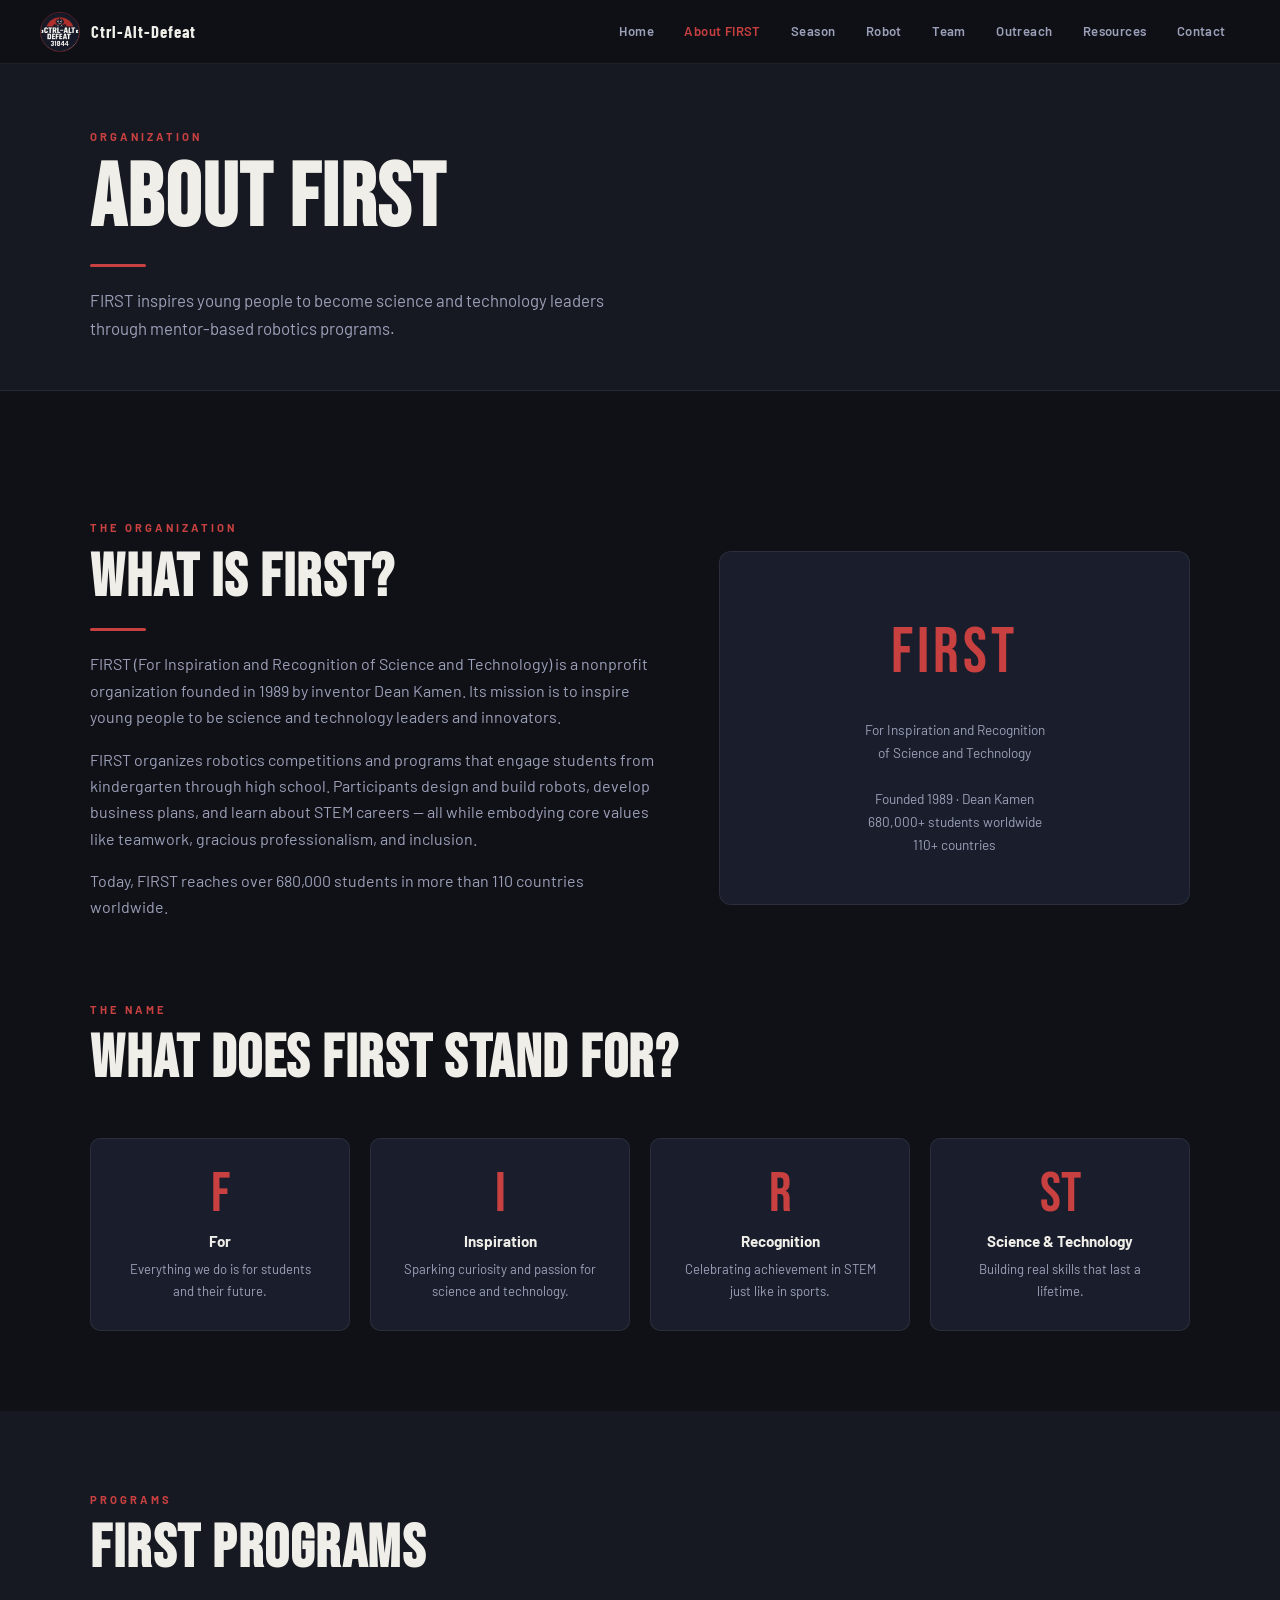
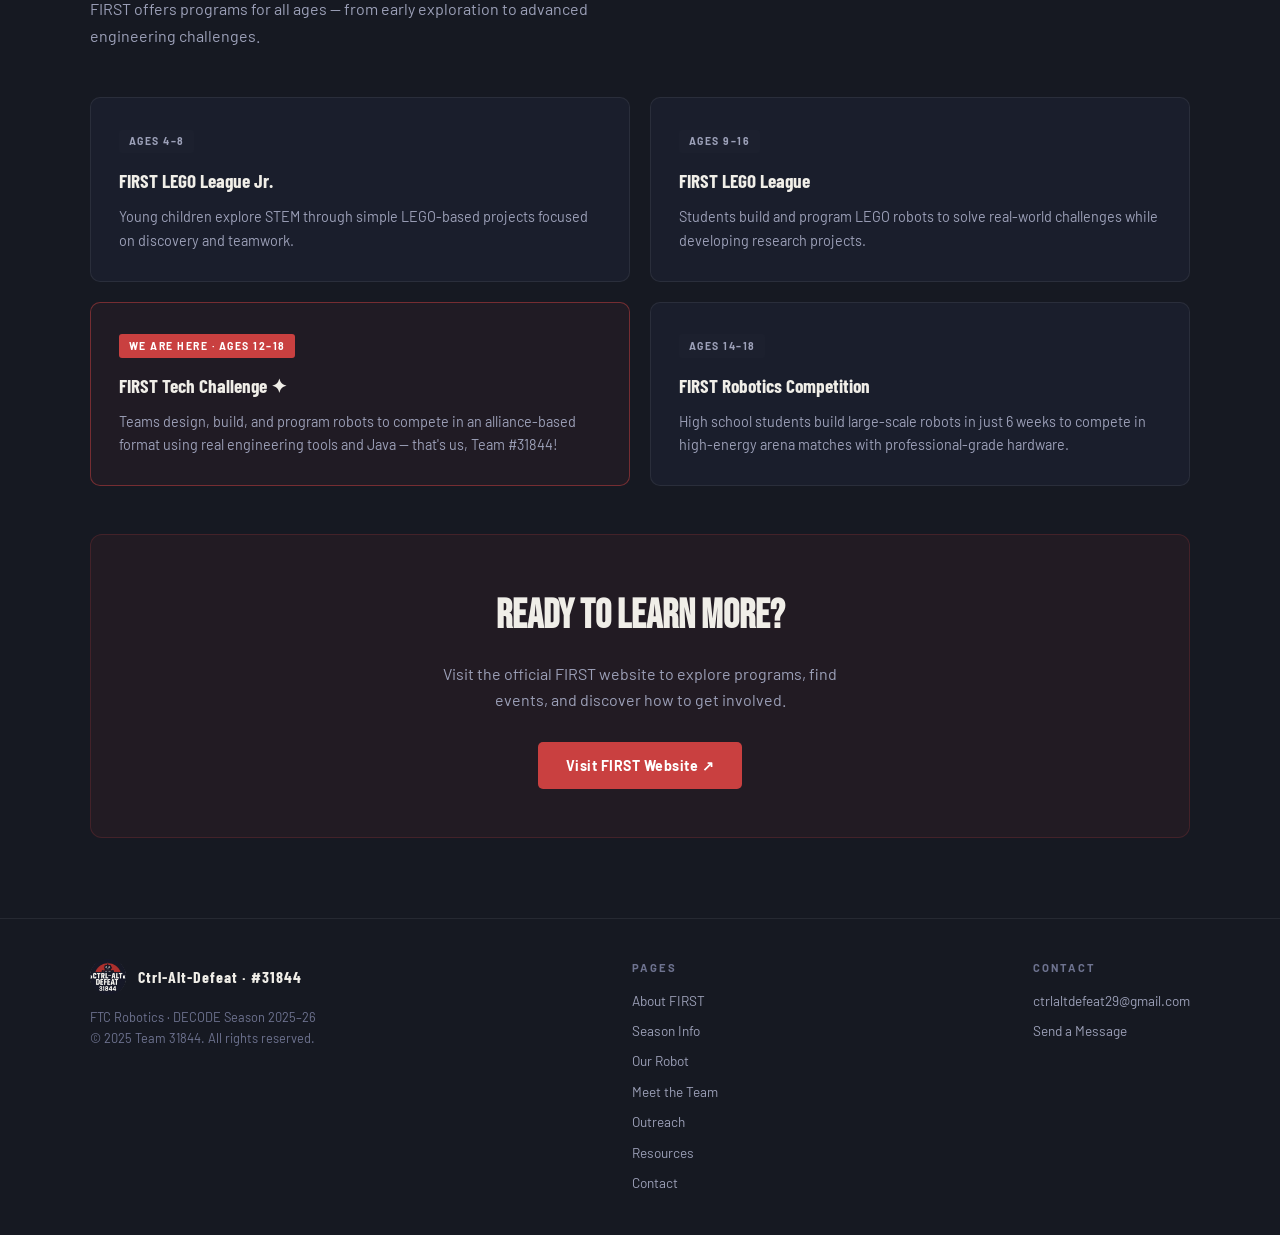
==== about.html @ 715ee233 "Create about.html" ====
<!DOCTYPE html>
<html lang="en">
<head>
  <meta charset="UTF-8"/>
  <meta name="viewport" content="width=device-width, initial-scale=1.0"/>
  <title>About FIRST | Ctrl-Alt-Defeat #31844</title>
  <link rel="stylesheet" href="style.css"/>
  <style>
    .page-hero {
      padding: 4rem 2.5rem 3rem;
      background: var(--dark2);
      border-bottom: 1px solid var(--border);
    }
    .page-hero h1 {
      font-family: 'Bebas Neue', sans-serif;
      font-size: clamp(3rem, 7vw, 5.5rem);
      letter-spacing: 2px; line-height: 1;
    }
    .page-hero p {
      color: var(--muted2); font-size: 1.05rem;
      max-width: 560px; margin-top: 1rem;
    }
    .divider-red {
      width: 56px; height: 3px;
      background: var(--red); border-radius: 2px;
      margin: 1.25rem 0;
    }

    /* WHAT IS FIRST */
    .what-grid {
      display: grid;
      grid-template-columns: 1.2fr 1fr;
      gap: 4rem;
      align-items: center;
      margin-top: 3rem;
    }
    .what-grid p { color: var(--muted2); margin-bottom: 1rem; font-size: 1rem; }

    .first-box {
      background: var(--card);
      border: 1px solid var(--border);
      border-radius: 12px;
      padding: 3rem 2rem;
      text-align: center;
    }
    .first-box .big { font-family: 'Bebas Neue', sans-serif; font-size: 4rem; color: var(--red); letter-spacing: 4px; }
    .first-box .sub { color: var(--muted2); font-size: 0.85rem; margin-top: 0.75rem; line-height: 1.7; }

    /* ACRONYM */
    .acronym-grid {
      display: grid;
      grid-template-columns: repeat(4, 1fr);
      gap: 1.25rem;
      margin-top: 3rem;
    }
    .acr-card {
      background: var(--card);
      border: 1px solid var(--border);
      border-radius: 10px;
      padding: 1.75rem;
      text-align: center;
      transition: border-color 0.2s, transform 0.2s;
    }
    .acr-card:hover { border-color: rgba(201,64,64,0.3); transform: translateY(-3px); }
    .acr-letter { font-family: 'Bebas Neue', sans-serif; font-size: 3.5rem; color: var(--red); line-height: 1; }
    .acr-word { font-weight: 700; font-size: 0.95rem; margin: 0.4rem 0 0.3rem; }
    .acr-desc { font-size: 0.82rem; color: var(--muted2); }

    /* PROGRAMS */
    .programs-grid {
      display: grid;
      grid-template-columns: repeat(2, 1fr);
      gap: 1.25rem;
      margin-top: 3rem;
    }
    .prog-card {
      background: var(--card);
      border: 1px solid var(--border);
      border-radius: 10px;
      padding: 1.75rem;
      transition: border-color 0.2s, transform 0.2s;
    }
    .prog-card:hover { border-color: rgba(201,64,64,0.3); transform: translateY(-3px); }
    .prog-card.highlight { border-color: rgba(201,64,64,0.5); background: rgba(201,64,64,0.06); }
    .prog-tag {
      display: inline-block;
      background: var(--dark3);
      color: var(--muted2);
      font-size: 0.65rem; font-weight: 700;
      letter-spacing: 1.5px; text-transform: uppercase;
      padding: 0.2rem 0.6rem; border-radius: 3px;
      margin-bottom: 0.75rem;
    }
    .prog-tag.us { background: var(--red); color: #fff; }
    .prog-card h3 {
      font-family: 'Barlow Condensed', sans-serif;
      font-size: 1.2rem; font-weight: 700; margin-bottom: 0.5rem;
    }
    .prog-card p { font-size: 0.9rem; color: var(--muted2); line-height: 1.65; }

    /* CTA */
    .cta-box {
      background: rgba(201,64,64,0.07);
      border: 1px solid rgba(201,64,64,0.2);
      border-radius: 12px;
      padding: 3rem;
      text-align: center;
      margin-top: 3rem;
    }
    .cta-box h2 { font-family: 'Bebas Neue', sans-serif; font-size: 2.5rem; margin-bottom: 0.75rem; }
    .cta-box p { color: var(--muted2); margin-bottom: 1.75rem; max-width: 440px; margin-left: auto; margin-right: auto; }

    /* FOOTER */
    footer { background: var(--dark2); border-top: 1px solid var(--border); padding: 2.5rem; }
    .footer-inner { max-width: 1100px; margin: 0 auto; display: flex; align-items: flex-start; justify-content: space-between; gap: 2rem; flex-wrap: wrap; }
    .footer-brand { display: flex; align-items: center; gap: 0.75rem; margin-bottom: 0.75rem; }
    .footer-logo { width: 36px; height: 36px; border-radius: 50%; object-fit: cover; }
    .footer-name { font-family: 'Barlow Condensed', sans-serif; font-weight: 700; font-size: 1rem; letter-spacing: 1px; }
    .footer-copy { font-size: 0.8rem; color: var(--muted); }
    .footer-links { display: flex; flex-direction: column; gap: 0.5rem; }
    .footer-links a { color: var(--muted2); text-decoration: none; font-size: 0.85rem; transition: color 0.2s; }
    .footer-links a:hover { color: var(--light); }
    .footer-col-title { font-size: 0.7rem; font-weight: 700; letter-spacing: 2px; text-transform: uppercase; color: var(--muted); margin-bottom: 0.75rem; }

    @media(max-width: 768px) {
      .what-grid { grid-template-columns: 1fr; gap: 2rem; }
      .acronym-grid { grid-template-columns: repeat(2, 1fr); }
      .programs-grid { grid-template-columns: 1fr; }
      .page-hero { padding: 3rem 1.25rem 2rem; }
      .section { padding: 4rem 1.25rem; }
      .cta-box { padding: 2rem 1.25rem; }
    }
  </style>
</head>
<body>
<div class="page">

  <nav>
    <a class="nav-brand" href="index.html">
      <img class="nav-logo" src="logo.png" alt="Logo">
      <span class="nav-name">Ctrl-Alt-Defeat</span>
    </a>
    <ul class="nav-links">
      <li><a href="index.html">Home</a></li>
      <li><a href="about.html" class="active">About FIRST</a></li>
      <li><a href="season.html">Season</a></li>
      <li><a href="robot.html">Robot</a></li>
      <li><a href="team.html">Team</a></li>
      <li><a href="outreach.html">Outreach</a></li>
      <li><a href="resources.html">Resources</a></li>
      <li><a href="contact.html">Contact</a></li>
    </ul>
    <button class="hamburger" onclick="document.getElementById('mob').classList.toggle('open')">
      <span></span><span></span><span></span>
    </button>
  </nav>
  <div class="mobile-menu" id="mob">
    <a href="index.html">Home</a>
    <a href="about.html">About FIRST</a>
    <a href="season.html">Season</a>
    <a href="robot.html">Robot</a>
    <a href="team.html">Team</a>
    <a href="outreach.html">Outreach</a>
    <a href="resources.html">Resources</a>
    <a href="contact.html">Contact</a>
  </div>

  <!-- PAGE HERO -->
  <div class="page-hero">
    <div class="container">
      <div class="section-label">Organization</div>
      <h1>About FIRST</h1>
      <div class="divider-red"></div>
      <p>FIRST inspires young people to become science and technology leaders through mentor-based robotics programs.</p>
    </div>
  </div>

  <!-- WHAT IS FIRST -->
  <section class="section">
    <div class="container">
      <div class="what-grid">
        <div>
          <div class="section-label">The Organization</div>
          <h2 class="section-title">What is FIRST?</h2>
          <div class="divider-red"></div>
          <p>FIRST (For Inspiration and Recognition of Science and Technology) is a nonprofit organization founded in 1989 by inventor Dean Kamen. Its mission is to inspire young people to be science and technology leaders and innovators.</p>
          <p>FIRST organizes robotics competitions and programs that engage students from kindergarten through high school. Participants design and build robots, develop business plans, and learn about STEM careers — all while embodying core values like teamwork, gracious professionalism, and inclusion.</p>
          <p>Today, FIRST reaches over 680,000 students in more than 110 countries worldwide.</p>
        </div>
        <div class="first-box">
          <div class="big">FIRST</div>
          <div class="sub">
            For Inspiration and Recognition<br/>of Science and Technology<br/><br/>
            Founded 1989 · Dean Kamen<br/>
            680,000+ students worldwide<br/>
            110+ countries
          </div>
        </div>
      </div>

      <!-- ACRONYM -->
      <div style="margin-top: 4rem;">
        <div class="section-label">The Name</div>
        <h2 class="section-title">What Does FIRST Stand For?</h2>
        <div class="acronym-grid">
          <div class="acr-card">
            <div class="acr-letter">F</div>
            <div class="acr-word">For</div>
            <div class="acr-desc">Everything we do is for students and their future.</div>
          </div>
          <div class="acr-card">
            <div class="acr-letter">I</div>
            <div class="acr-word">Inspiration</div>
            <div class="acr-desc">Sparking curiosity and passion for science and technology.</div>
          </div>
          <div class="acr-card">
            <div class="acr-letter">R</div>
            <div class="acr-word">Recognition</div>
            <div class="acr-desc">Celebrating achievement in STEM just like in sports.</div>
          </div>
          <div class="acr-card">
            <div class="acr-letter">ST</div>
            <div class="acr-word">Science & Technology</div>
            <div class="acr-desc">Building real skills that last a lifetime.</div>
          </div>
        </div>
      </div>
    </div>
  </section>

  <!-- PROGRAMS -->
  <section class="section" style="background: var(--dark2);">
    <div class="container">
      <div class="section-label">Programs</div>
      <h2 class="section-title">FIRST Programs</h2>
      <p class="section-sub">FIRST offers programs for all ages — from early exploration to advanced engineering challenges.</p>
      <div class="programs-grid">
        <div class="prog-card">
          <span class="prog-tag">Ages 4–8</span>
          <h3>FIRST LEGO League Jr.</h3>
          <p>Young children explore STEM through simple LEGO-based projects focused on discovery and teamwork.</p>
        </div>
        <div class="prog-card">
          <span class="prog-tag">Ages 9–16</span>
          <h3>FIRST LEGO League</h3>
          <p>Students build and program LEGO robots to solve real-world challenges while developing research projects.</p>
        </div>
        <div class="prog-card highlight">
          <span class="prog-tag us">We Are Here · Ages 12–18</span>
          <h3>FIRST Tech Challenge ✦</h3>
          <p>Teams design, build, and program robots to compete in an alliance-based format using real engineering tools and Java — that's us, Team #31844!</p>
        </div>
        <div class="prog-card">
          <span class="prog-tag">Ages 14–18</span>
          <h3>FIRST Robotics Competition</h3>
          <p>High school students build large-scale robots in just 6 weeks to compete in high-energy arena matches with professional-grade hardware.</p>
        </div>
      </div>

      <div class="cta-box">
        <h2>Ready to Learn More?</h2>
        <p>Visit the official FIRST website to explore programs, find events, and discover how to get involved.</p>
        <a href="https://www.firstinspires.org" target="_blank" class="btn btn-red">Visit FIRST Website ↗</a>
      </div>
    </div>
  </section>

  <footer>
    <div class="footer-inner">
      <div>
        <div class="footer-brand">
          <img class="footer-logo" src="logo.png" alt="Logo">
          <span class="footer-name">Ctrl-Alt-Defeat · #31844</span>
        </div>
        <div class="footer-copy">FTC Robotics · DECODE Season 2025–26<br/>© 2025 Team 31844. All rights reserved.</div>
      </div>
      <div>
        <div class="footer-col-title">Pages</div>
        <div class="footer-links">
          <a href="about.html">About FIRST</a>
          <a href="season.html">Season Info</a>
          <a href="robot.html">Our Robot</a>
          <a href="team.html">Meet the Team</a>
          <a href="outreach.html">Outreach</a>
          <a href="resources.html">Resources</a>
          <a href="contact.html">Contact</a>
        </div>
      </div>
      <div>
        <div class="footer-col-title">Contact</div>
        <div class="footer-links">
          <a href="mailto:ctrlaltdefeat29@gmail.com">ctrlaltdefeat29@gmail.com</a>
          <a href="contact.html">Send a Message</a>
        </div>
      </div>
    </div>
  </footer>

</div>
</body>
</html>
---- style.css ----
@import url('https://fonts.googleapis.com/css2?family=Bebas+Neue&family=Barlow:wght@400;500;600;700&family=Barlow+Condensed:wght@600;700&display=swap');
 
:root {
  --red: #C94040;
  --red-dark: #a33232;
  --dark: #0f1117;
  --dark2: #161922;
  --dark3: #1c202e;
  --card: #1a1e2c;
  --border: rgba(255,255,255,0.07);
  --light: #f0eee8;
  --muted: #6e7390;
  --muted2: #9ca0b8;
}
 
* { margin: 0; padding: 0; box-sizing: border-box; }
html { scroll-behavior: smooth; }
 
body {
  font-family: 'Barlow', sans-serif;
  background: var(--dark);
  color: var(--light);
  line-height: 1.65;
}
 
nav {
  position: fixed; top: 0; left: 0; right: 0; z-index: 999;
  display: flex; align-items: center; justify-content: space-between;
  padding: 0.7rem 2.5rem;
  background: rgba(15,17,23,0.93);
  backdrop-filter: blur(16px);
  border-bottom: 1px solid var(--border);
  height: 64px;
}
.nav-brand { display: flex; align-items: center; gap: 0.7rem; text-decoration: none; }
.nav-logo { width: 40px; height: 40px; border-radius: 50%; object-fit: cover; border: 1.5px solid rgba(201,64,64,0.4); }
.nav-name { font-family: 'Barlow Condensed', sans-serif; font-size: 1.05rem; font-weight: 700; color: var(--light); letter-spacing: 1px; }
.nav-links { display: flex; list-style: none; gap: 0.1rem; }
.nav-links a { display: block; padding: 0.4rem 0.9rem; color: var(--muted2); text-decoration: none; font-size: 0.82rem; font-weight: 600; letter-spacing: 0.4px; border-radius: 5px; transition: color 0.2s, background 0.2s; }
.nav-links a:hover { color: var(--light); background: rgba(255,255,255,0.05); }
.nav-links a.active { color: var(--red); }
 
.hamburger { display: none; flex-direction: column; gap: 5px; cursor: pointer; background: none; border: none; padding: 4px; }
.hamburger span { display: block; width: 24px; height: 2px; background: var(--light); border-radius: 2px; transition: all 0.3s; }
.mobile-menu { display: none; position: fixed; top: 64px; left: 0; right: 0; background: rgba(15,17,23,0.98); border-bottom: 1px solid var(--border); padding: 0.75rem 1.5rem 1.25rem; z-index: 998; flex-direction: column; }
.mobile-menu.open { display: flex; }
.mobile-menu a { display: block; padding: 0.75rem 0.5rem; color: var(--muted2); text-decoration: none; font-weight: 600; font-size: 0.95rem; border-bottom: 1px solid var(--border); transition: color 0.2s; }
.mobile-menu a:last-child { border-bottom: none; }
.mobile-menu a:hover { color: var(--light); }
 
.page { padding-top: 64px; }
.section { padding: 5rem 2.5rem; }
.container { max-width: 1100px; margin: 0 auto; }
.section-label { font-size: 0.7rem; font-weight: 700; letter-spacing: 3px; text-transform: uppercase; color: var(--red); margin-bottom: 0.6rem; }
.section-title { font-family: 'Bebas Neue', sans-serif; font-size: clamp(2.2rem, 5vw, 3.8rem); letter-spacing: 1.5px; line-height: 1; margin-bottom: 0.9rem; }
.section-sub { color: var(--muted2); font-size: 1rem; max-width: 540px; line-height: 1.7; }
.divider { width: 48px; height: 3px; background: var(--red); border-radius: 2px; margin: 1rem 0 1.5rem; }
 
.btn { display: inline-flex; align-items: center; gap: 0.5rem; padding: 0.75rem 1.75rem; border-radius: 5px; font-weight: 700; font-size: 0.88rem; letter-spacing: 0.5px; text-decoration: none; border: none; cursor: pointer; transition: transform 0.15s, background 0.2s, box-shadow 0.2s; }
.btn:hover { transform: translateY(-2px); }
.btn-red { background: var(--red); color: #fff; }
.btn-red:hover { background: var(--red-dark); box-shadow: 0 6px 24px rgba(201,64,64,0.3); }
.btn-outline { background: transparent; border: 1.5px solid rgba(255,255,255,0.18); color: var(--light); }
.btn-outline:hover { border-color: rgba(255,255,255,0.4); }
 
.card { background: var(--card); border: 1px solid var(--border); border-radius: 10px; padding: 1.75rem; transition: border-color 0.2s, transform 0.2s; }
.card:hover { border-color: rgba(201,64,64,0.3); transform: translateY(-3px); }
 
footer { background: var(--dark2); border-top: 1px solid var(--border); padding: 2.5rem 2.5rem; }
.footer-inner { max-width: 1100px; margin: 0 auto; display: flex; align-items: flex-start; justify-content: space-between; gap: 2rem; flex-wrap: wrap; }
.footer-brand { display: flex; align-items: center; gap: 0.75rem; margin-bottom: 0.75rem; }
.footer-logo { width: 36px; height: 36px; border-radius: 50%; object-fit: cover; }
.footer-name { font-family: 'Barlow Condensed', sans-serif; font-weight: 700; font-size: 1rem; letter-spacing: 1px; }
.footer-copy { font-size: 0.8rem; color: var(--muted); }
.footer-links { display: flex; flex-direction: column; gap: 0.5rem; }
.footer-links a { color: var(--muted2); text-decoration: none; font-size: 0.85rem; transition: color 0.2s; }
.footer-links a:hover { color: var(--light); }
.footer-col-title { font-size: 0.7rem; font-weight: 700; letter-spacing: 2px; text-transform: uppercase; color: var(--muted); margin-bottom: 0.75rem; }
 
@media (max-width: 768px) {
  .nav-links { display: none; }
  .hamburger { display: flex; }
  .section { padding: 4rem 1.25rem; }
  nav { padding: 0.7rem 1.25rem; }
  footer { padding: 2rem 1.25rem; }
}
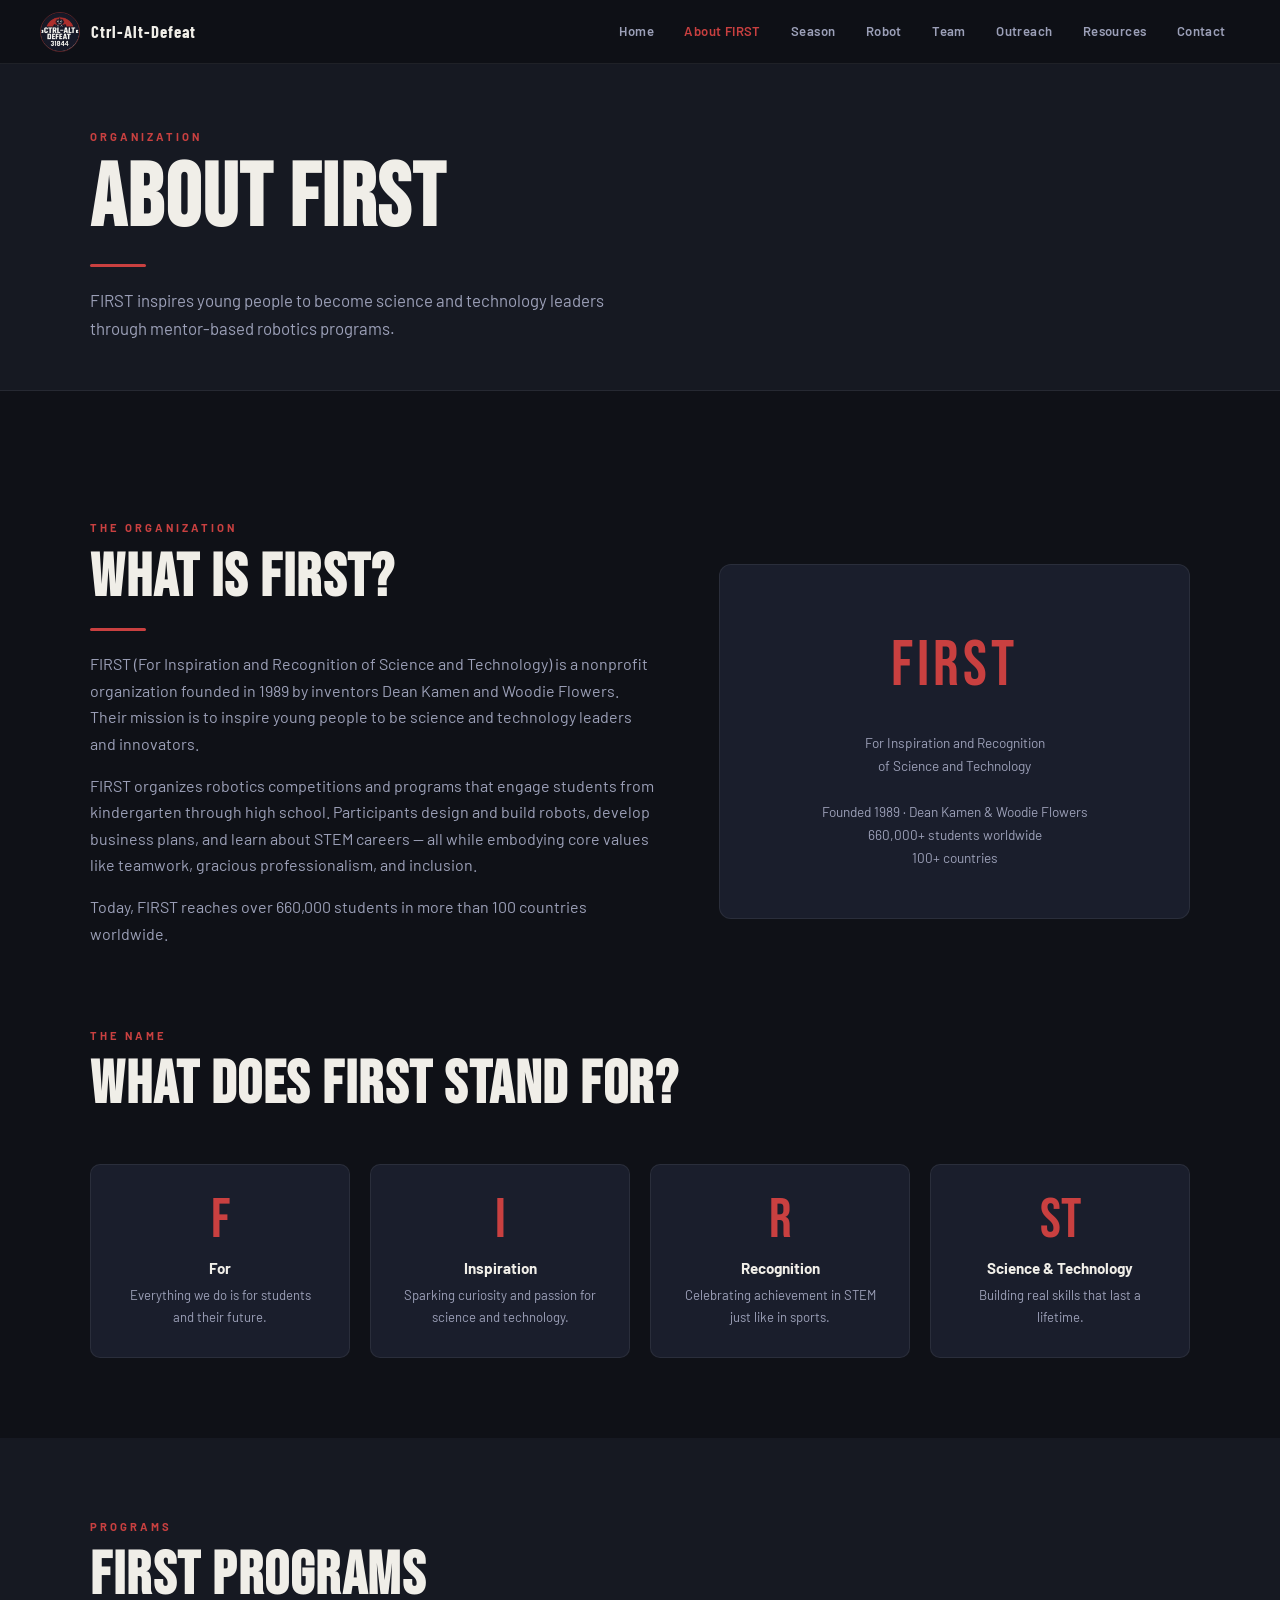
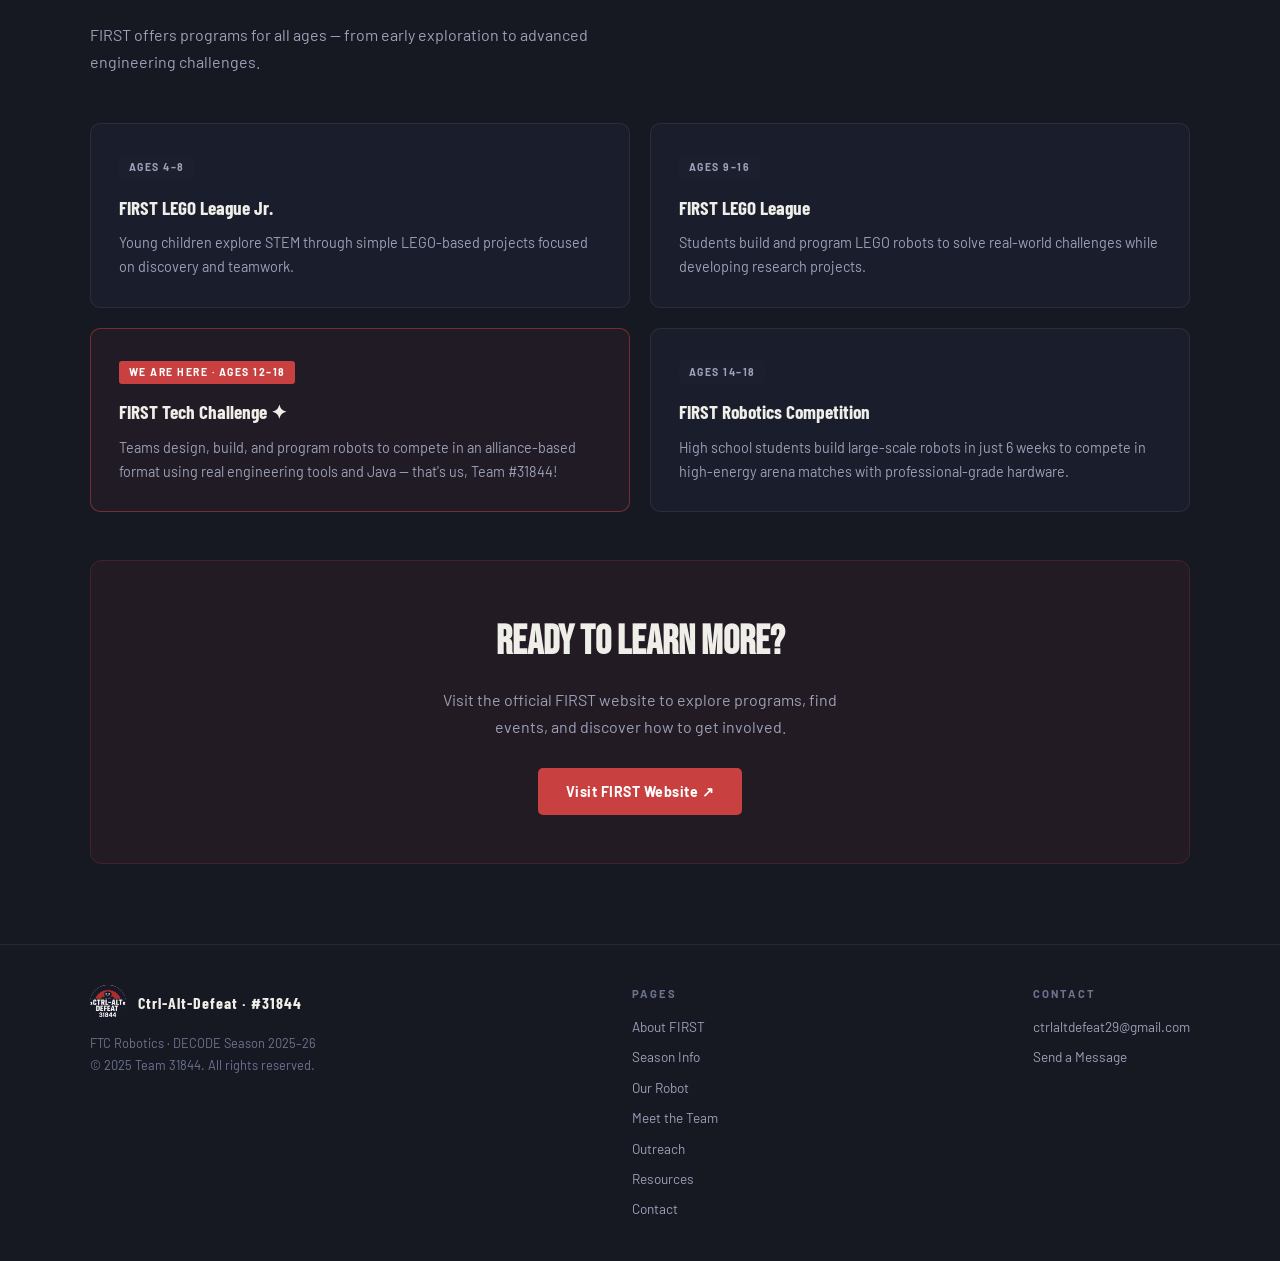
==== commit 8154427b: "Update about.html" ====
--- a/about.html
+++ b/about.html
@@ -183,17 +183,17 @@
           <div class="section-label">The Organization</div>
           <h2 class="section-title">What is FIRST?</h2>
           <div class="divider-red"></div>
-          <p>FIRST (For Inspiration and Recognition of Science and Technology) is a nonprofit organization founded in 1989 by inventor Dean Kamen. Its mission is to inspire young people to be science and technology leaders and innovators.</p>
+          <p>FIRST (For Inspiration and Recognition of Science and Technology) is a nonprofit organization founded in 1989 by inventors Dean Kamen and Woodie Flowers. Their mission is to inspire young people to be science and technology leaders and innovators.</p>
           <p>FIRST organizes robotics competitions and programs that engage students from kindergarten through high school. Participants design and build robots, develop business plans, and learn about STEM careers — all while embodying core values like teamwork, gracious professionalism, and inclusion.</p>
-          <p>Today, FIRST reaches over 680,000 students in more than 110 countries worldwide.</p>
+          <p>Today, FIRST reaches over 660,000 students in more than 100 countries worldwide.</p>
         </div>
         <div class="first-box">
           <div class="big">FIRST</div>
           <div class="sub">
             For Inspiration and Recognition<br/>of Science and Technology<br/><br/>
-            Founded 1989 · Dean Kamen<br/>
-            680,000+ students worldwide<br/>
-            110+ countries
+            Founded 1989 · Dean Kamen & Woodie Flowers<br/>
+            660,000+ students worldwide<br/>
+            100+ countries
           </div>
         </div>
       </div>
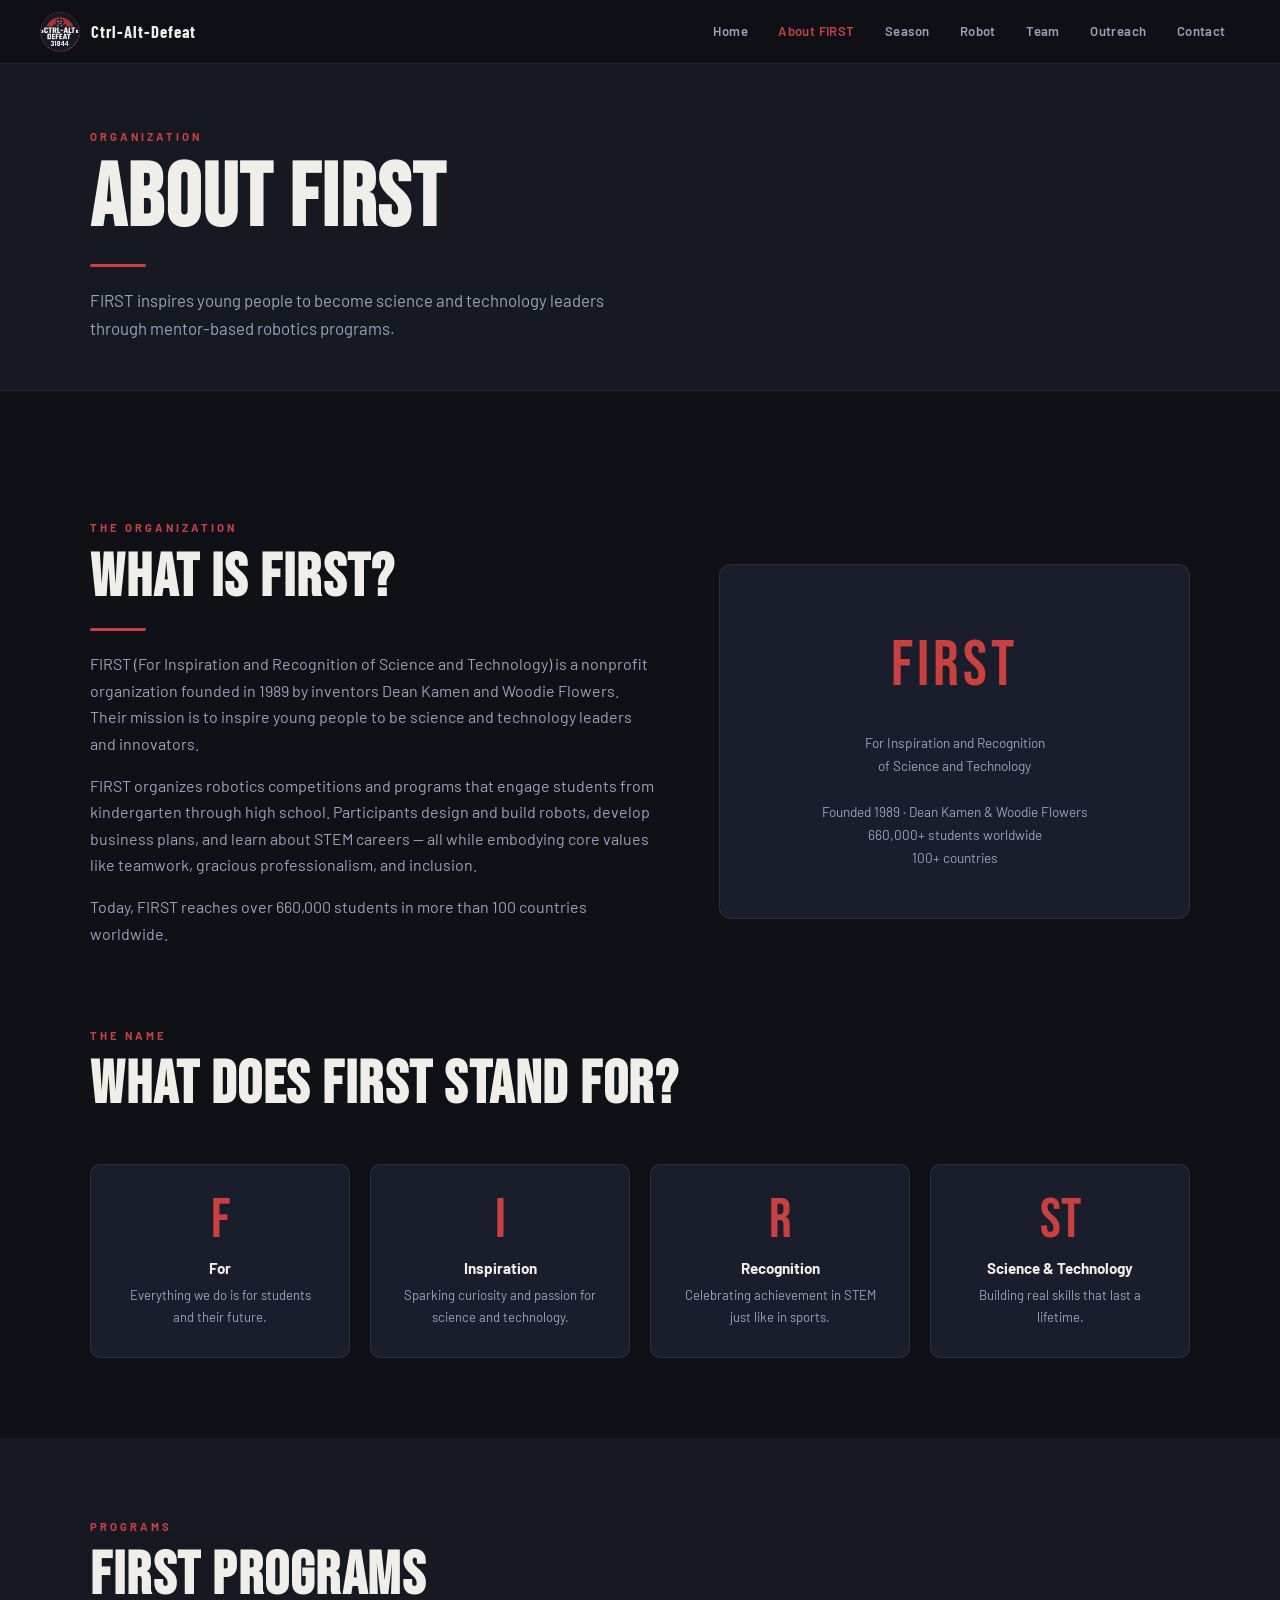
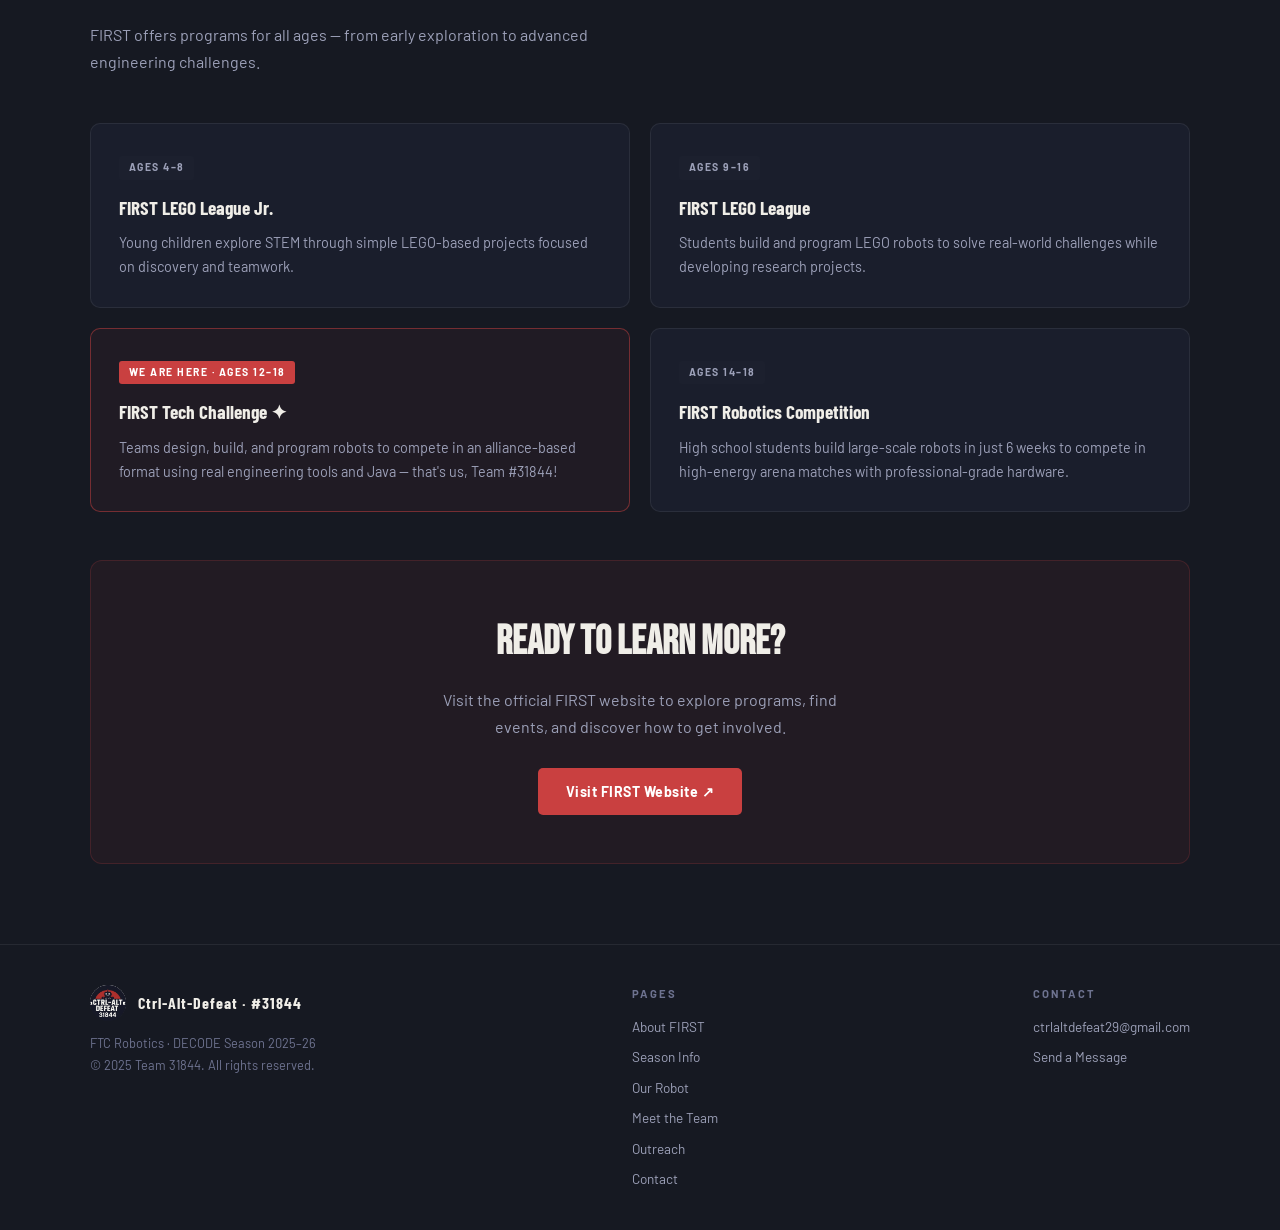
==== commit 6de30324: "Update about.html" ====
--- a/about.html
+++ b/about.html
@@ -147,7 +147,6 @@
       <li><a href="robot.html">Robot</a></li>
       <li><a href="team.html">Team</a></li>
       <li><a href="outreach.html">Outreach</a></li>
-      <li><a href="resources.html">Resources</a></li>
       <li><a href="contact.html">Contact</a></li>
     </ul>
     <button class="hamburger" onclick="document.getElementById('mob').classList.toggle('open')">
@@ -161,7 +160,6 @@
     <a href="robot.html">Robot</a>
     <a href="team.html">Team</a>
     <a href="outreach.html">Outreach</a>
-    <a href="resources.html">Resources</a>
     <a href="contact.html">Contact</a>
   </div>
 
@@ -282,7 +280,6 @@
           <a href="robot.html">Our Robot</a>
           <a href="team.html">Meet the Team</a>
           <a href="outreach.html">Outreach</a>
-          <a href="resources.html">Resources</a>
           <a href="contact.html">Contact</a>
         </div>
       </div>
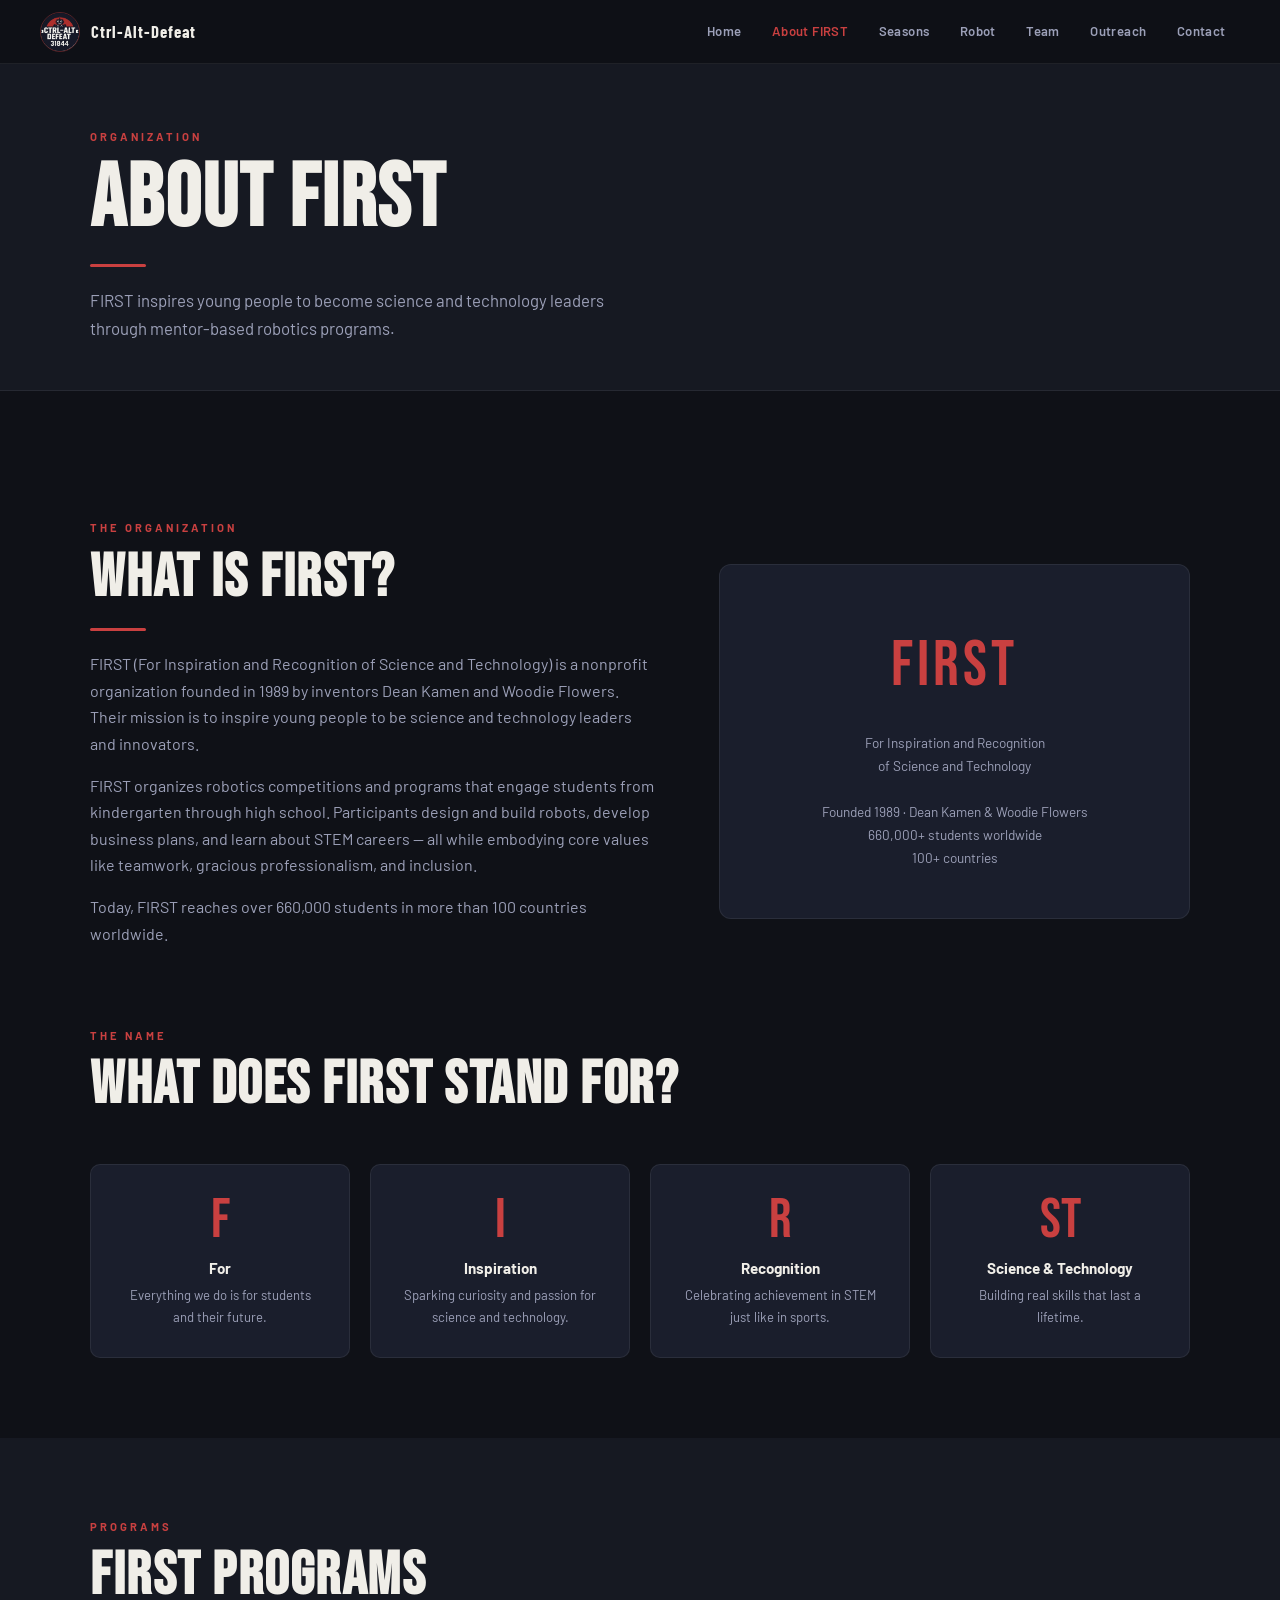
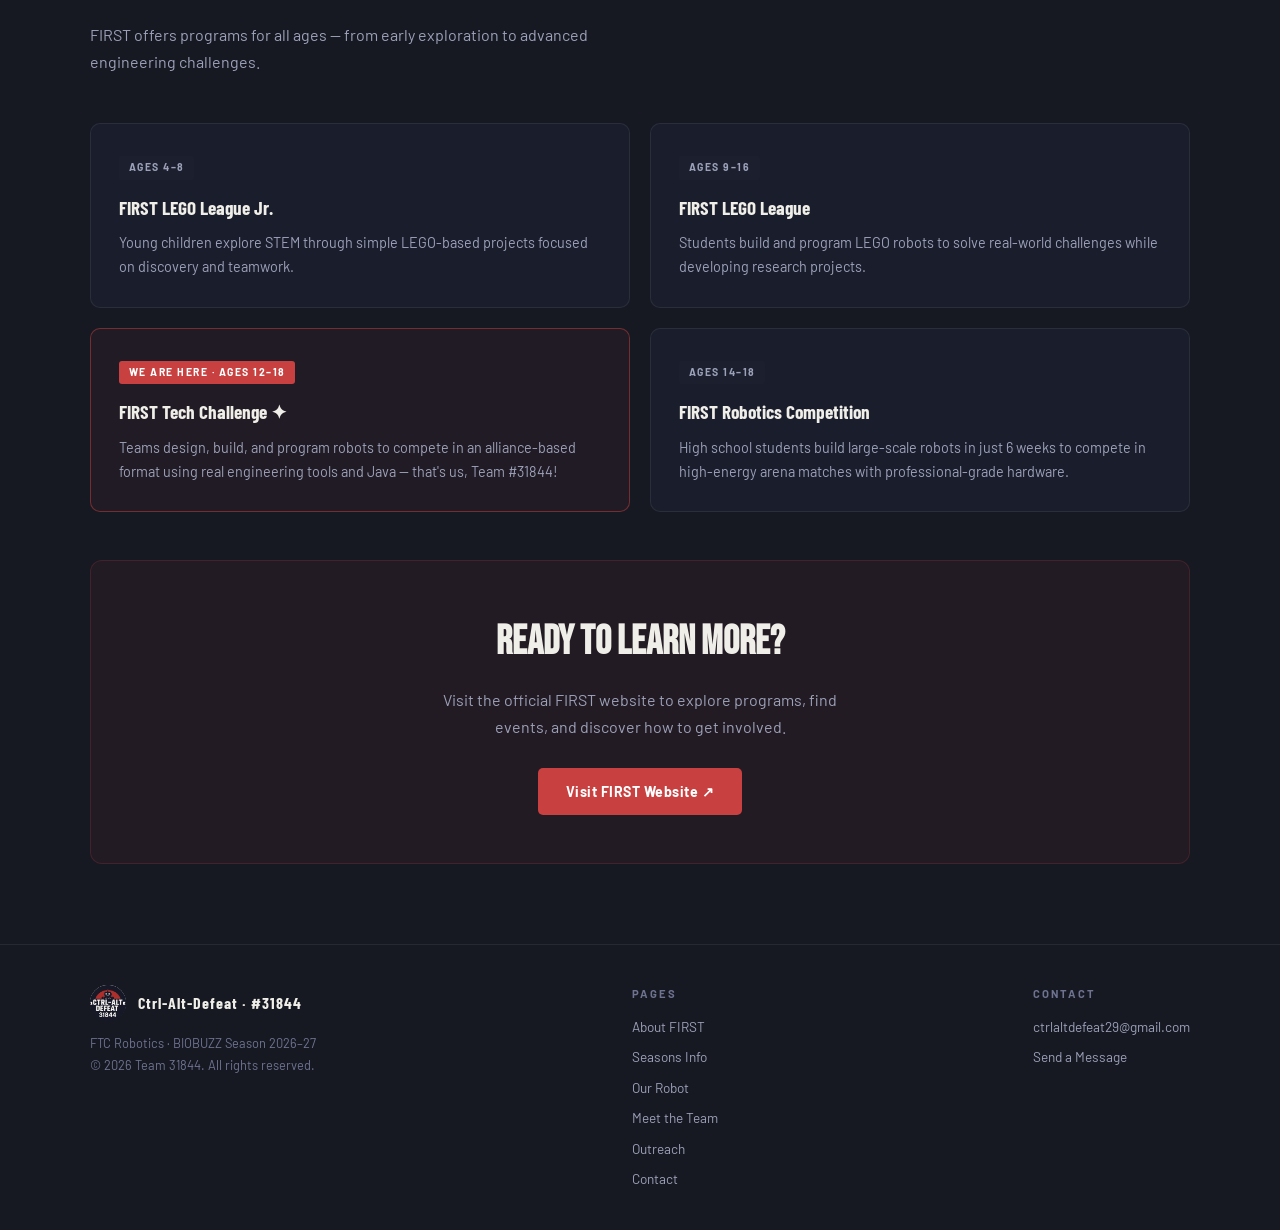
==== commit fa0c59ba: "Update about.html" ====
--- a/about.html
+++ b/about.html
@@ -143,7 +143,7 @@
     <ul class="nav-links">
       <li><a href="index.html">Home</a></li>
       <li><a href="about.html" class="active">About FIRST</a></li>
-      <li><a href="season.html">Season</a></li>
+      <li><a href="season.html">Seasons</a></li>
       <li><a href="robot.html">Robot</a></li>
       <li><a href="team.html">Team</a></li>
       <li><a href="outreach.html">Outreach</a></li>
@@ -156,7 +156,7 @@
   <div class="mobile-menu" id="mob">
     <a href="index.html">Home</a>
     <a href="about.html">About FIRST</a>
-    <a href="season.html">Season</a>
+    <a href="season.html">Seasons</a>
     <a href="robot.html">Robot</a>
     <a href="team.html">Team</a>
     <a href="outreach.html">Outreach</a>
@@ -270,13 +270,13 @@
           <img class="footer-logo" src="logo.png" alt="Logo">
           <span class="footer-name">Ctrl-Alt-Defeat · #31844</span>
         </div>
-        <div class="footer-copy">FTC Robotics · DECODE Season 2025–26<br/>© 2025 Team 31844. All rights reserved.</div>
+        <div class="footer-copy">FTC Robotics · BIOBUZZ Season 2026–27<br/>© 2026 Team 31844. All rights reserved.</div>
       </div>
       <div>
         <div class="footer-col-title">Pages</div>
         <div class="footer-links">
           <a href="about.html">About FIRST</a>
-          <a href="season.html">Season Info</a>
+          <a href="season.html">Seasons Info</a>
           <a href="robot.html">Our Robot</a>
           <a href="team.html">Meet the Team</a>
           <a href="outreach.html">Outreach</a>
@@ -296,3 +296,6 @@
 </div>
 </body>
 </html>
+</div>
+</body>
+</html>
